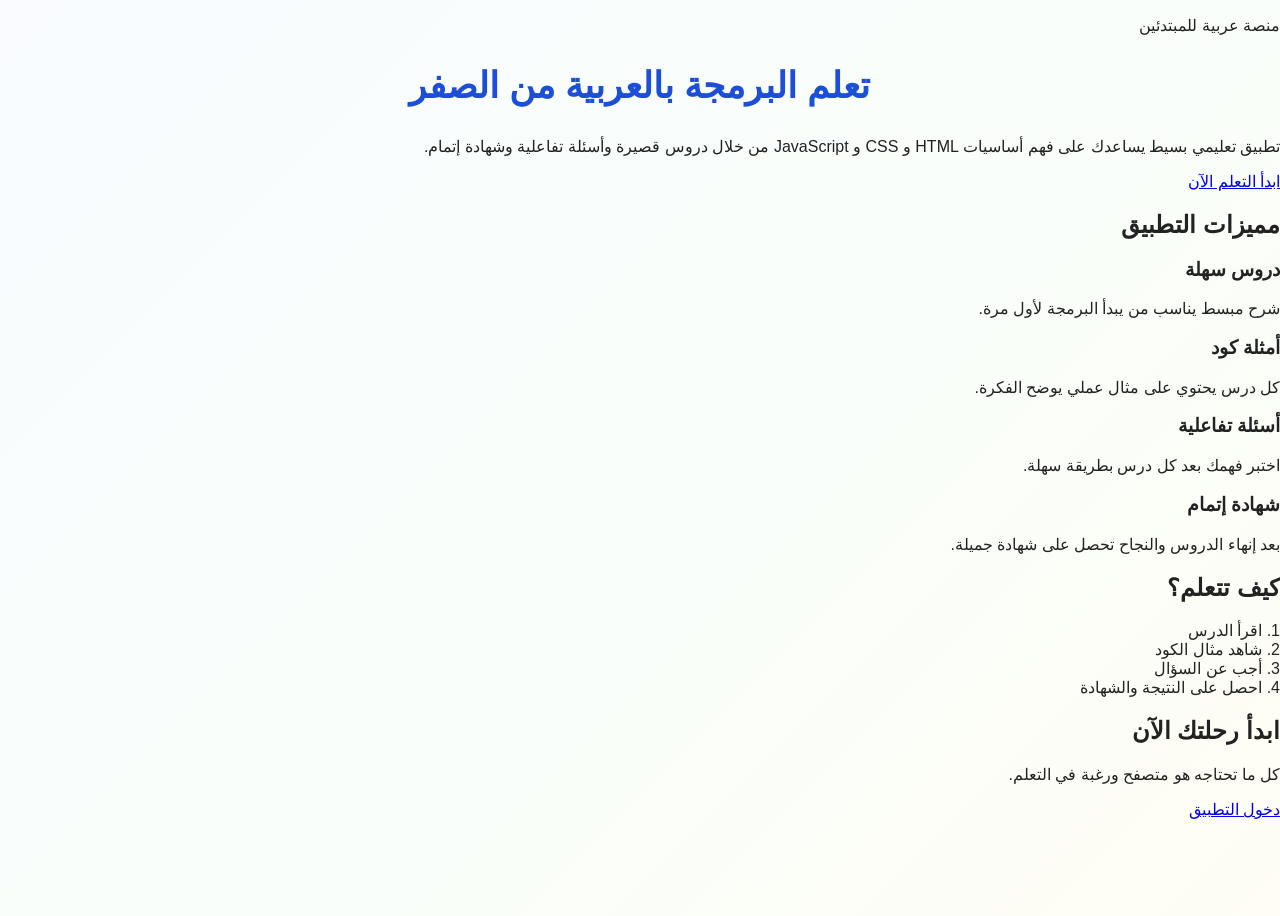
==== index.html @ 7e18f05b "Update index.html" ====
<!DOCTYPE html>
<html lang="ar" dir="rtl">
<head>
  <meta charset="UTF-8">
  <meta name="viewport" content="width=device-width, initial-scale=1.0">
  <title>تعلم البرمجة بالعربية</title>
  <link rel="stylesheet" href="style.css">
</head>
<body>
  <main class="website">
    <section class="hero">
      <div>
        <p class="badge">منصة عربية للمبتدئين</p>
        <h1>تعلم البرمجة بالعربية من الصفر</h1>
        <p class="hero-text">
          تطبيق تعليمي بسيط يساعدك على فهم أساسيات HTML و CSS و JavaScript
          من خلال دروس قصيرة وأسئلة تفاعلية وشهادة إتمام.
        </p>

        <a class="start-link" href="app.html">ابدأ التعلم الآن</a>
      </div>
    </section>

    <section class="features">
      <h2>مميزات التطبيق</h2>

      <div class="features-grid">
        <div class="feature-card">
          <h3>دروس سهلة</h3>
          <p>شرح مبسط يناسب من يبدأ البرمجة لأول مرة.</p>
        </div>

        <div class="feature-card">
          <h3>أمثلة كود</h3>
          <p>كل درس يحتوي على مثال عملي يوضح الفكرة.</p>
        </div>

        <div class="feature-card">
          <h3>أسئلة تفاعلية</h3>
          <p>اختبر فهمك بعد كل درس بطريقة سهلة.</p>
        </div>

        <div class="feature-card">
          <h3>شهادة إتمام</h3>
          <p>بعد إنهاء الدروس والنجاح تحصل على شهادة جميلة.</p>
        </div>
      </div>
    </section>

    <section class="steps">
      <h2>كيف تتعلم؟</h2>

      <div class="steps-list">
        <div>1. اقرأ الدرس</div>
        <div>2. شاهد مثال الكود</div>
        <div>3. أجب عن السؤال</div>
        <div>4. احصل على النتيجة والشهادة</div>
      </div>
    </section>

    <section class="cta">
      <h2>ابدأ رحلتك الآن</h2>
      <p>كل ما تحتاجه هو متصفح ورغبة في التعلم.</p>
      <a class="start-link" href="app.html">دخول التطبيق</a>
    </section>
  </main>
</body>
</html>
---- style.css ----
body {
  margin: 0;
  font-family: Arial, sans-serif;
  background:
    linear-gradient(rgba(255, 255, 255, 0.82), rgba(255, 255, 255, 0.82)),
    linear-gradient(135deg, #dbeafe, #dcfce7, #fef3c7);
  color: #222;
  min-height: 100vh;
}

.app {
  max-width: 850px;
  margin: 30px auto;
  padding: 20px;
}

h1 {
  color: #1d4ed8;
  text-align: center;
  font-size: 36px;
}

.intro {
  text-align: center;
  font-size: 18px;
  color: #374151;
}

.card {
  background-color: white;
  padding: 22px;
  margin: 18px 0;
  border-radius: 14px;
  border: 1px solid #ddd;
  box-shadow: 0 10px 25px rgba(0, 0, 0, 0.08);
}

.card h2 {
  color: #1e40af;
}

.card h3 {
  color: #166534;
}

pre {
  direction: ltr;
  text-align: left;
  background-color: #111827;
  color: #e5e7eb;
  padding: 15px;
  border-radius: 10px;
  overflow-x: auto;
  font-size: 15px;
}

button {
  background-color: #16a34a;
  color: white;
  border: none;
  padding: 12px 18px;
  margin: 6px;
  border-radius: 8px;
  cursor: pointer;
  font-size: 16px;
}

button:hover {
  background-color: #15803d;
}

#result {
  font-weight: bold;
  color: #1d4ed8;
}

.score {
  font-weight: bold;
  font-size: 18px;
}
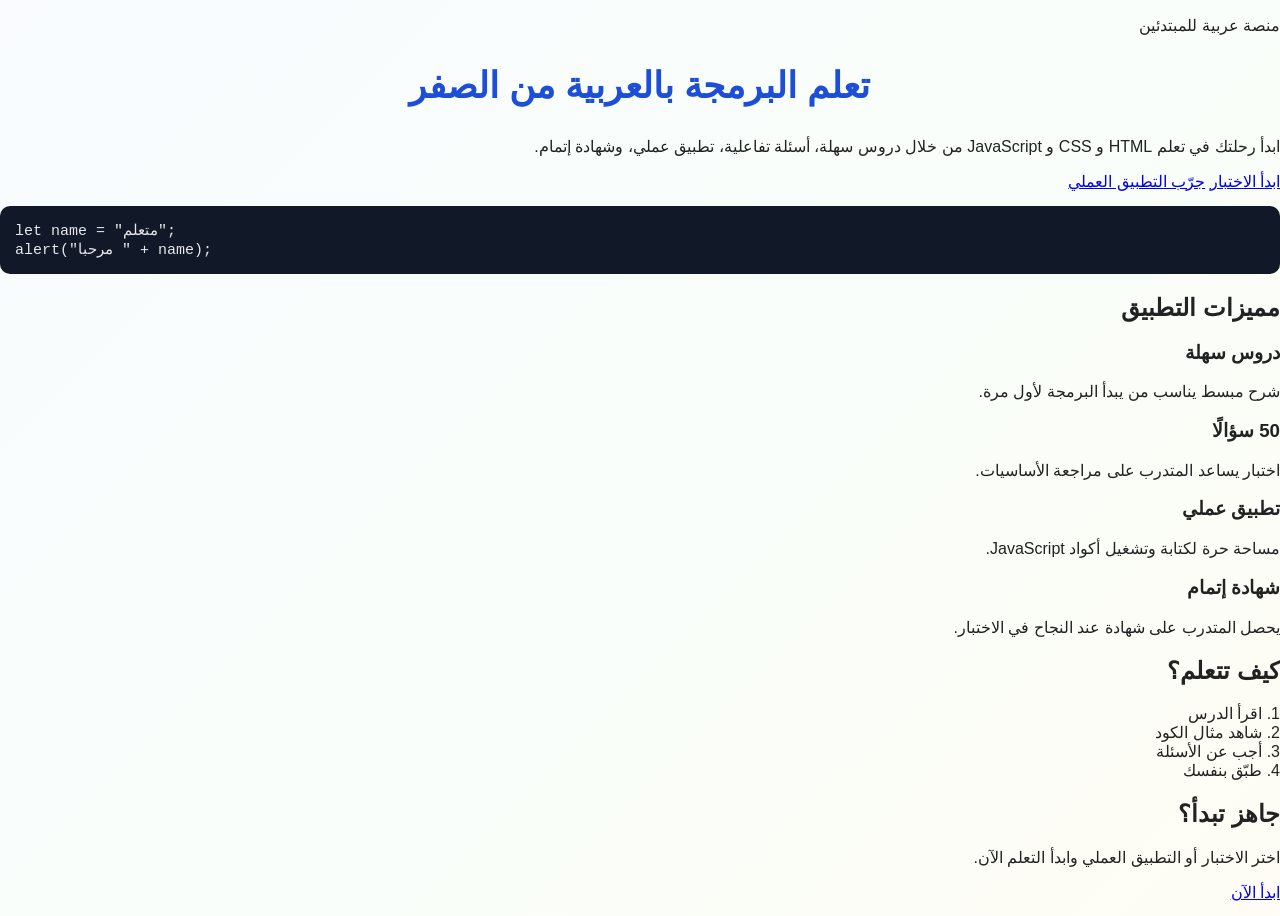
==== commit 4d7eb1fe: "Update index.html" ====
--- a/index.html
+++ b/index.html
@@ -9,15 +9,28 @@
 <body>
   <main class="website">
     <section class="hero">
-      <div>
+      <div class="hero-content">
         <p class="badge">منصة عربية للمبتدئين</p>
         <h1>تعلم البرمجة بالعربية من الصفر</h1>
         <p class="hero-text">
-          تطبيق تعليمي بسيط يساعدك على فهم أساسيات HTML و CSS و JavaScript
-          من خلال دروس قصيرة وأسئلة تفاعلية وشهادة إتمام.
+          ابدأ رحلتك في تعلم HTML و CSS و JavaScript من خلال دروس سهلة،
+          أسئلة تفاعلية، تطبيق عملي، وشهادة إتمام.
         </p>
 
-        <a class="start-link" href="app.html">ابدأ التعلم الآن</a>
+        <div class="hero-actions">
+          <a class="start-link" href="app.html">ابدأ الاختبار</a>
+          <a class="practice-link" href="app.html#practice">جرّب التطبيق العملي</a>
+        </div>
+      </div>
+
+      <div class="code-preview">
+        <div class="code-header">
+          <span></span>
+          <span></span>
+          <span></span>
+        </div>
+        <pre><code>let name = "متعلم";
+alert("مرحبا " + name);</code></pre>
       </div>
     </section>
 
@@ -31,18 +44,18 @@
         </div>
 
         <div class="feature-card">
-          <h3>أمثلة كود</h3>
-          <p>كل درس يحتوي على مثال عملي يوضح الفكرة.</p>
+          <h3>50 سؤالًا</h3>
+          <p>اختبار يساعد المتدرب على مراجعة الأساسيات.</p>
         </div>
 
         <div class="feature-card">
-          <h3>أسئلة تفاعلية</h3>
-          <p>اختبر فهمك بعد كل درس بطريقة سهلة.</p>
+          <h3>تطبيق عملي</h3>
+          <p>مساحة حرة لكتابة وتشغيل أكواد JavaScript.</p>
         </div>
 
         <div class="feature-card">
           <h3>شهادة إتمام</h3>
-          <p>بعد إنهاء الدروس والنجاح تحصل على شهادة جميلة.</p>
+          <p>يحصل المتدرب على شهادة عند النجاح في الاختبار.</p>
         </div>
       </div>
     </section>
@@ -53,15 +66,15 @@
       <div class="steps-list">
         <div>1. اقرأ الدرس</div>
         <div>2. شاهد مثال الكود</div>
-        <div>3. أجب عن السؤال</div>
-        <div>4. احصل على النتيجة والشهادة</div>
+        <div>3. أجب عن الأسئلة</div>
+        <div>4. طبّق بنفسك</div>
       </div>
     </section>
 
     <section class="cta">
-      <h2>ابدأ رحلتك الآن</h2>
-      <p>كل ما تحتاجه هو متصفح ورغبة في التعلم.</p>
-      <a class="start-link" href="app.html">دخول التطبيق</a>
+      <h2>جاهز تبدأ؟</h2>
+      <p>اختر الاختبار أو التطبيق العملي وابدأ التعلم الآن.</p>
+      <a class="start-link" href="app.html">ابدأ الآن</a>
     </section>
   </main>
 </body>
--- a/style.css
+++ b/style.css
@@ -9,7 +9,7 @@
 }
 
 .app {
-  max-width: 850px;
+  max-width: 900px;
   margin: 30px auto;
   padding: 20px;
 }
@@ -41,6 +41,29 @@
 
 .card h3 {
   color: #166534;
+}
+
+.progress {
+  color: #92400e;
+  font-weight: bold;
+}
+
+input,
+textarea {
+  width: 100%;
+  margin-top: 10px;
+  padding: 12px;
+  border: 1px solid #cbd5e1;
+  border-radius: 8px;
+  font-size: 16px;
+  box-sizing: border-box;
+}
+
+textarea {
+  min-height: 170px;
+  direction: ltr;
+  text-align: left;
+  font-family: Consolas, monospace;
 }
 
 pre {
@@ -69,12 +92,132 @@
   background-color: #15803d;
 }
 
+button:disabled {
+  opacity: 0.65;
+  cursor: not-allowed;
+}
+
+.answer-selected {
+  background-color: #1d4ed8;
+}
+
 #result {
   font-weight: bold;
   color: #1d4ed8;
 }
 
-.score {
+.final-result,
+.practice-lab,
+.certificate-section {
+  display: none;
+}
+
+.final-result {
+  text-align: center;
+}
+
+#finalMessage {
+  font-size: 20px;
+  font-weight: bold;
+  color: #166534;
+}
+
+#codeOutput {
+  background-color: #eef2ff;
+  color: #1f2937;
+  min-height: 55px;
+}
+
+.certificate-section {
+  margin-top: 25px;
+  text-align: center;
+}
+
+.certificate {
+  max-width: 850px;
+  margin: 20px auto;
+  padding: 18px;
+  border-radius: 18px;
+  background:
+    linear-gradient(rgba(255, 255, 255, 0.88), rgba(255, 255, 255, 0.88)),
+    linear-gradient(135deg, #fef3c7, #dbeafe, #dcfce7);
+  box-shadow: 0 18px 45px rgba(0, 0, 0, 0.14);
+}
+
+.certificate-border {
+  padding: 45px 30px;
+  border: 6px double #c89b2c;
+  border-radius: 14px;
+  background:
+    radial-gradient(circle at top right, rgba(250, 204, 21, 0.18), transparent 28%),
+    radial-gradient(circle at bottom left, rgba(37, 99, 235, 0.14), transparent 30%),
+    #ffffff;
+}
+
+.certificate-small {
+  color: #92400e;
   font-weight: bold;
   font-size: 18px;
 }
+
+.certificate h2 {
+  margin: 15px 0;
+  color: #1d4ed8;
+  font-size: 42px;
+}
+
+.certificate-text {
+  font-size: 20px;
+  color: #374151;
+  line-height: 1.8;
+}
+
+#certificateName {
+  margin: 20px auto;
+  padding: 12px 20px;
+  max-width: 520px;
+  color: #166534;
+  font-size: 34px;
+  border-bottom: 3px solid #c89b2c;
+}
+
+.certificate-info {
+  display: flex;
+  justify-content: center;
+  gap: 28px;
+  flex-wrap: wrap;
+  margin-top: 25px;
+  font-size: 18px;
+  font-weight: bold;
+  color: #1f2937;
+}
+
+.signature {
+  margin-top: 35px;
+  color: #92400e;
+  font-size: 20px;
+  font-weight: bold;
+}
+
+@media print {
+  body * {
+    visibility: hidden;
+  }
+
+  .certificate-section,
+  .certificate-section * {
+    visibility: visible;
+  }
+
+  .certificate-section {
+    display: block;
+  }
+
+  .certificate-section button {
+    display: none;
+  }
+
+  .certificate {
+    box-shadow: none;
+  }
+}
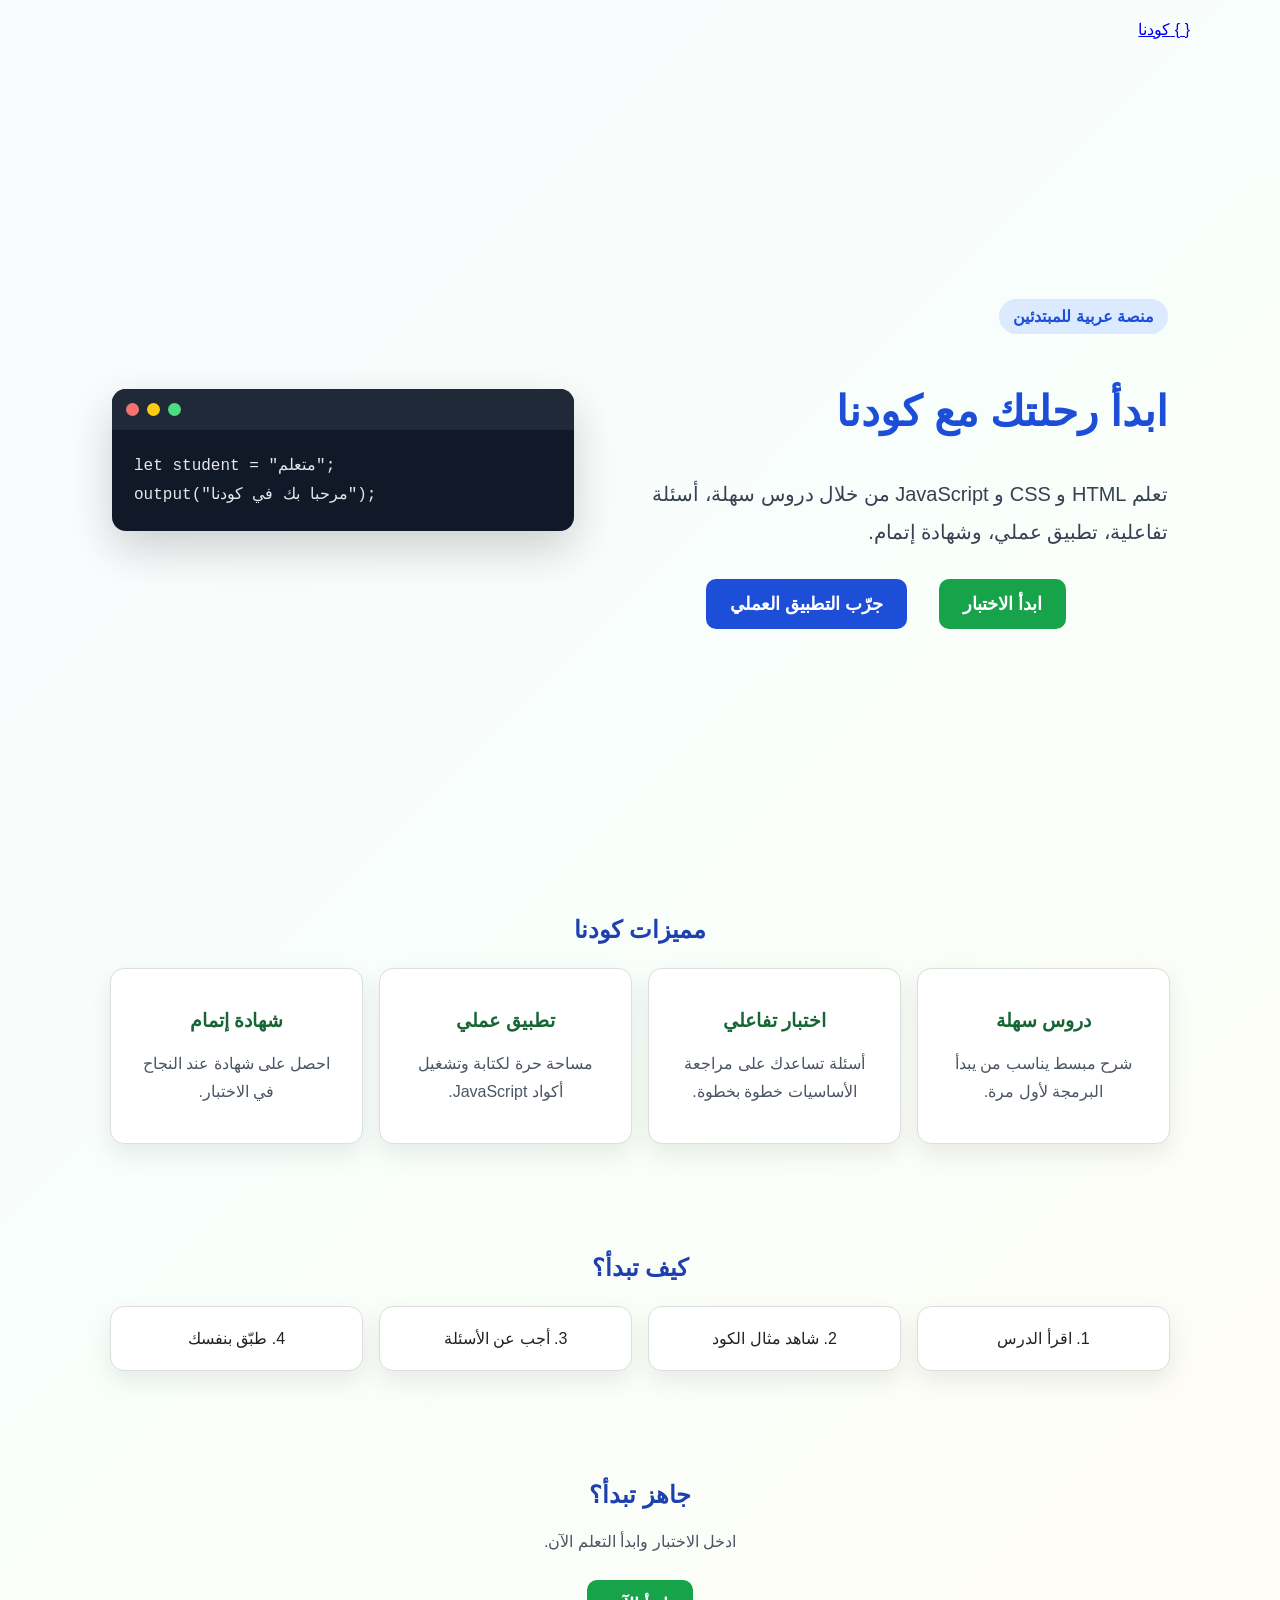
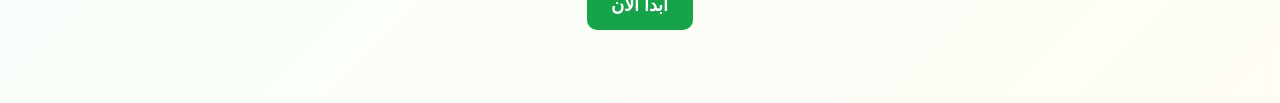
==== commit af40b0bc: "Update index.html" ====
--- a/index.html
+++ b/index.html
@@ -3,66 +3,66 @@
 <head>
   <meta charset="UTF-8">
   <meta name="viewport" content="width=device-width, initial-scale=1.0">
-  <title>تعلم البرمجة بالعربية</title>
+  <title>كودنا | تعلم البرمجة بالعربية</title>
   <link rel="stylesheet" href="style.css">
 </head>
 <body>
   <main class="website">
+    <header class="app-header">
+      <a class="brand" href="index.html">
+        <span class="brand-logo">{ }</span>
+        <span class="brand-text">كودنا</span>
+      </a>
+    </header>
+
     <section class="hero">
       <div class="hero-content">
         <p class="badge">منصة عربية للمبتدئين</p>
-        <h1>تعلم البرمجة بالعربية من الصفر</h1>
+        <h1>ابدأ رحلتك مع كودنا</h1>
         <p class="hero-text">
-          ابدأ رحلتك في تعلم HTML و CSS و JavaScript من خلال دروس سهلة،
-          أسئلة تفاعلية، تطبيق عملي، وشهادة إتمام.
+          تعلم HTML و CSS و JavaScript من خلال دروس سهلة، أسئلة تفاعلية،
+          تطبيق عملي، وشهادة إتمام.
         </p>
 
         <div class="hero-actions">
           <a class="start-link" href="app.html">ابدأ الاختبار</a>
-          <a class="practice-link" href="app.html#practice">جرّب التطبيق العملي</a>
+          <a class="practice-link" href="app.html#practiceLab">جرّب التطبيق العملي</a>
         </div>
       </div>
 
       <div class="code-preview">
         <div class="code-header">
-          <span></span>
-          <span></span>
-          <span></span>
+          <span></span><span></span><span></span>
         </div>
-        <pre><code>let name = "متعلم";
-alert("مرحبا " + name);</code></pre>
+        <pre><code>let student = "متعلم";
+output("مرحبا بك في كودنا");</code></pre>
       </div>
     </section>
 
     <section class="features">
-      <h2>مميزات التطبيق</h2>
-
+      <h2>مميزات كودنا</h2>
       <div class="features-grid">
         <div class="feature-card">
           <h3>دروس سهلة</h3>
           <p>شرح مبسط يناسب من يبدأ البرمجة لأول مرة.</p>
         </div>
-
         <div class="feature-card">
-          <h3>50 سؤالًا</h3>
-          <p>اختبار يساعد المتدرب على مراجعة الأساسيات.</p>
+          <h3>اختبار تفاعلي</h3>
+          <p>أسئلة تساعدك على مراجعة الأساسيات خطوة بخطوة.</p>
         </div>
-
         <div class="feature-card">
           <h3>تطبيق عملي</h3>
           <p>مساحة حرة لكتابة وتشغيل أكواد JavaScript.</p>
         </div>
-
         <div class="feature-card">
           <h3>شهادة إتمام</h3>
-          <p>يحصل المتدرب على شهادة عند النجاح في الاختبار.</p>
+          <p>احصل على شهادة عند النجاح في الاختبار.</p>
         </div>
       </div>
     </section>
 
     <section class="steps">
-      <h2>كيف تتعلم؟</h2>
-
+      <h2>كيف تبدأ؟</h2>
       <div class="steps-list">
         <div>1. اقرأ الدرس</div>
         <div>2. شاهد مثال الكود</div>
@@ -73,7 +73,7 @@
 
     <section class="cta">
       <h2>جاهز تبدأ؟</h2>
-      <p>اختر الاختبار أو التطبيق العملي وابدأ التعلم الآن.</p>
+      <p>ادخل الاختبار وابدأ التعلم الآن.</p>
       <a class="start-link" href="app.html">ابدأ الآن</a>
     </section>
   </main>
--- a/style.css
+++ b/style.css
@@ -2,45 +2,194 @@
   margin: 0;
   font-family: Arial, sans-serif;
   background:
-    linear-gradient(rgba(255, 255, 255, 0.82), rgba(255, 255, 255, 0.82)),
+    linear-gradient(rgba(255,255,255,0.82), rgba(255,255,255,0.82)),
     linear-gradient(135deg, #dbeafe, #dcfce7, #fef3c7);
   color: #222;
   min-height: 100vh;
 }
 
+.website,
 .app {
-  max-width: 900px;
-  margin: 30px auto;
+  max-width: 1100px;
+  margin: 0 auto;
   padding: 20px;
 }
 
-h1 {
+.hero {
+  min-height: 78vh;
+  display: grid;
+  grid-template-columns: 1.1fr 0.9fr;
+  align-items: center;
+  gap: 30px;
+  padding: 70px 22px 40px;
+}
+
+.hero-content {
+  text-align: right;
+}
+
+.badge {
+  display: inline-block;
+  background-color: #dbeafe;
   color: #1d4ed8;
+  padding: 8px 14px;
+  border-radius: 999px;
+  font-weight: bold;
+  margin-bottom: 16px;
+}
+
+.hero h1,
+.app h1 {
+  color: #1d4ed8;
+  font-size: 42px;
+  line-height: 1.3;
+}
+
+.hero-text,
+.intro {
+  font-size: 20px;
+  line-height: 1.9;
+  color: #374151;
+}
+
+.hero-actions {
+  display: flex;
+  gap: 16px;
+  flex-wrap: wrap;
+  justify-content: center;
+}
+
+.start-link,
+.practice-link,
+button {
+  display: inline-block;
+  color: white;
+  text-decoration: none;
+  padding: 14px 24px;
+  margin: 8px;
+  border-radius: 10px;
+  font-size: 18px;
+  font-weight: bold;
+  border: none;
+  cursor: pointer;
+}
+
+.start-link,
+button {
+  background-color: #16a34a;
+}
+
+.practice-link {
+  background-color: #1d4ed8;
+}
+
+.start-link:hover,
+button:hover {
+  background-color: #15803d;
+}
+
+.practice-link:hover {
+  background-color: #1e40af;
+}
+
+.code-preview,
+.app pre {
+  direction: ltr;
+  text-align: left;
+  background-color: #111827;
+  color: #e5e7eb;
+  border-radius: 14px;
+  overflow-x: auto;
+}
+
+.code-preview {
+  box-shadow: 0 18px 45px rgba(0,0,0,0.18);
+}
+
+.code-header {
+  display: flex;
+  gap: 8px;
+  padding: 14px;
+  background-color: #1f2937;
+}
+
+.code-header span {
+  width: 13px;
+  height: 13px;
+  border-radius: 50%;
+  background-color: #f87171;
+}
+
+.code-header span:nth-child(2) {
+  background-color: #facc15;
+}
+
+.code-header span:nth-child(3) {
+  background-color: #4ade80;
+}
+
+.code-preview pre,
+.app pre {
+  margin: 0;
+  padding: 22px;
+  font-size: 16px;
+  line-height: 1.8;
+}
+
+.features,
+.steps,
+.cta {
+  padding: 45px 20px;
   text-align: center;
-  font-size: 36px;
-}
-
-.intro {
-  text-align: center;
-  font-size: 18px;
-  color: #374151;
-}
-
+}
+
+.features h2,
+.steps h2,
+.cta h2,
+.card h2 {
+  color: #1e40af;
+}
+
+.features-grid,
+.steps-list {
+  display: grid;
+  grid-template-columns: repeat(4, 1fr);
+  gap: 16px;
+  margin-top: 24px;
+}
+
+.feature-card,
+.steps-list div,
 .card {
   background-color: white;
   padding: 22px;
-  margin: 18px 0;
   border-radius: 14px;
   border: 1px solid #ddd;
-  box-shadow: 0 10px 25px rgba(0, 0, 0, 0.08);
-}
-
-.card h2 {
-  color: #1e40af;
-}
-
+  box-shadow: 0 10px 25px rgba(0,0,0,0.08);
+}
+
+.feature-card h3,
 .card h3 {
   color: #166534;
+}
+
+.feature-card p,
+.cta p {
+  color: #4b5563;
+  line-height: 1.7;
+}
+
+.app {
+  max-width: 900px;
+}
+
+.app h1,
+.intro {
+  text-align: center;
+}
+
+.card {
+  margin: 18px 0;
 }
 
 .progress {
@@ -66,32 +215,6 @@
   font-family: Consolas, monospace;
 }
 
-pre {
-  direction: ltr;
-  text-align: left;
-  background-color: #111827;
-  color: #e5e7eb;
-  padding: 15px;
-  border-radius: 10px;
-  overflow-x: auto;
-  font-size: 15px;
-}
-
-button {
-  background-color: #16a34a;
-  color: white;
-  border: none;
-  padding: 12px 18px;
-  margin: 6px;
-  border-radius: 8px;
-  cursor: pointer;
-  font-size: 16px;
-}
-
-button:hover {
-  background-color: #15803d;
-}
-
 button:disabled {
   opacity: 0.65;
   cursor: not-allowed;
@@ -112,7 +235,8 @@
   display: none;
 }
 
-.final-result {
+.final-result,
+.certificate-section {
   text-align: center;
 }
 
@@ -126,11 +250,6 @@
   background-color: #eef2ff;
   color: #1f2937;
   min-height: 55px;
-}
-
-.certificate-section {
-  margin-top: 25px;
-  text-align: center;
 }
 
 .certificate {
@@ -138,38 +257,26 @@
   margin: 20px auto;
   padding: 18px;
   border-radius: 18px;
-  background:
-    linear-gradient(rgba(255, 255, 255, 0.88), rgba(255, 255, 255, 0.88)),
-    linear-gradient(135deg, #fef3c7, #dbeafe, #dcfce7);
-  box-shadow: 0 18px 45px rgba(0, 0, 0, 0.14);
+  background: linear-gradient(135deg, #fef3c7, #dbeafe, #dcfce7);
+  box-shadow: 0 18px 45px rgba(0,0,0,0.14);
 }
 
 .certificate-border {
   padding: 45px 30px;
   border: 6px double #c89b2c;
   border-radius: 14px;
-  background:
-    radial-gradient(circle at top right, rgba(250, 204, 21, 0.18), transparent 28%),
-    radial-gradient(circle at bottom left, rgba(37, 99, 235, 0.14), transparent 30%),
-    #ffffff;
-}
-
-.certificate-small {
+  background: white;
+}
+
+.certificate-small,
+.signature {
   color: #92400e;
   font-weight: bold;
-  font-size: 18px;
 }
 
 .certificate h2 {
-  margin: 15px 0;
   color: #1d4ed8;
   font-size: 42px;
-}
-
-.certificate-text {
-  font-size: 20px;
-  color: #374151;
-  line-height: 1.8;
 }
 
 #certificateName {
@@ -187,16 +294,32 @@
   gap: 28px;
   flex-wrap: wrap;
   margin-top: 25px;
-  font-size: 18px;
-  font-weight: bold;
-  color: #1f2937;
-}
-
-.signature {
-  margin-top: 35px;
-  color: #92400e;
-  font-size: 20px;
-  font-weight: bold;
+  font-weight: bold;
+}
+
+@media (max-width: 850px) {
+  .hero {
+    grid-template-columns: 1fr;
+    text-align: center;
+  }
+
+  .hero-content {
+    text-align: center;
+  }
+
+  .hero-actions {
+    justify-content: center;
+  }
+
+  .hero h1,
+  .app h1 {
+    font-size: 34px;
+  }
+
+  .features-grid,
+  .steps-list {
+    grid-template-columns: 1fr;
+  }
 }
 
 @media print {
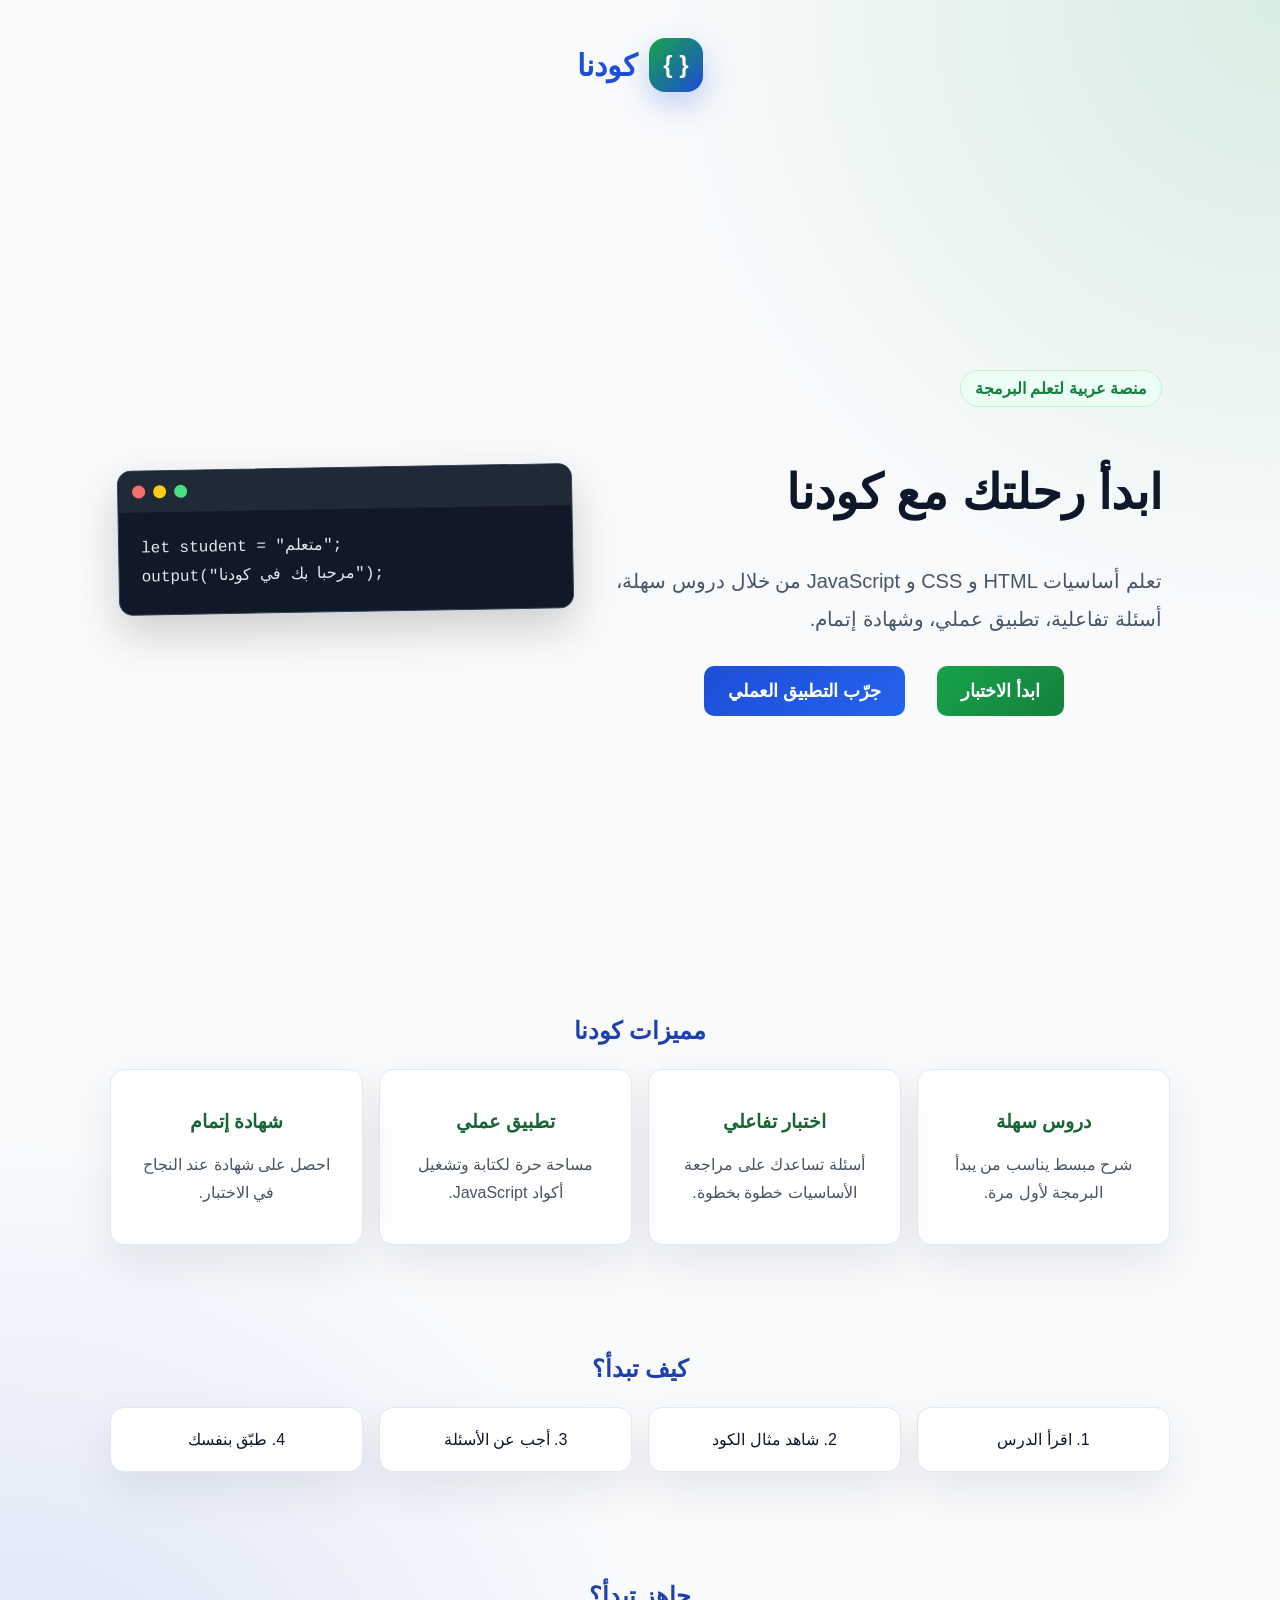
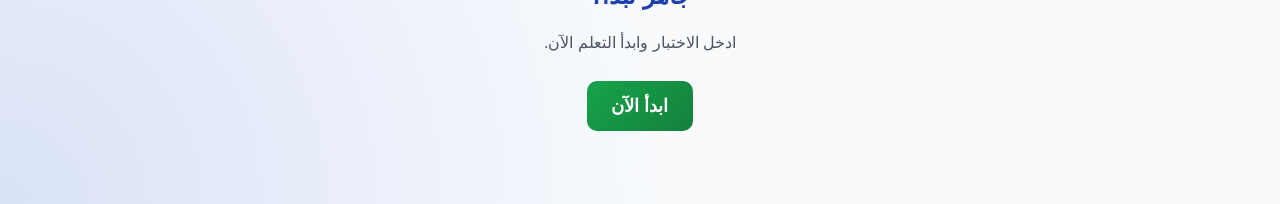
==== commit 72a66202: "Update Arabic text in index.html for clarity" ====
--- a/index.html
+++ b/index.html
@@ -17,11 +17,11 @@
 
     <section class="hero">
       <div class="hero-content">
-        <p class="badge">منصة عربية للمبتدئين</p>
+        <p class="badge">منصة عربية لتعلم البرمجة</p>
         <h1>ابدأ رحلتك مع كودنا</h1>
         <p class="hero-text">
-          تعلم HTML و CSS و JavaScript من خلال دروس سهلة، أسئلة تفاعلية،
-          تطبيق عملي، وشهادة إتمام.
+          تعلم أساسيات HTML و CSS و JavaScript من خلال دروس سهلة،
+          أسئلة تفاعلية، تطبيق عملي، وشهادة إتمام.
         </p>
 
         <div class="hero-actions">
@@ -32,7 +32,9 @@
 
       <div class="code-preview">
         <div class="code-header">
-          <span></span><span></span><span></span>
+          <span></span>
+          <span></span>
+          <span></span>
         </div>
         <pre><code>let student = "متعلم";
 output("مرحبا بك في كودنا");</code></pre>
@@ -41,19 +43,23 @@
 
     <section class="features">
       <h2>مميزات كودنا</h2>
+
       <div class="features-grid">
         <div class="feature-card">
           <h3>دروس سهلة</h3>
           <p>شرح مبسط يناسب من يبدأ البرمجة لأول مرة.</p>
         </div>
+
         <div class="feature-card">
           <h3>اختبار تفاعلي</h3>
           <p>أسئلة تساعدك على مراجعة الأساسيات خطوة بخطوة.</p>
         </div>
+
         <div class="feature-card">
           <h3>تطبيق عملي</h3>
           <p>مساحة حرة لكتابة وتشغيل أكواد JavaScript.</p>
         </div>
+
         <div class="feature-card">
           <h3>شهادة إتمام</h3>
           <p>احصل على شهادة عند النجاح في الاختبار.</p>
@@ -63,6 +69,7 @@
 
     <section class="steps">
       <h2>كيف تبدأ؟</h2>
+
       <div class="steps-list">
         <div>1. اقرأ الدرس</div>
         <div>2. شاهد مثال الكود</div>
--- a/style.css
+++ b/style.css
@@ -2,9 +2,10 @@
   margin: 0;
   font-family: Arial, sans-serif;
   background:
-    linear-gradient(rgba(255,255,255,0.82), rgba(255,255,255,0.82)),
-    linear-gradient(135deg, #dbeafe, #dcfce7, #fef3c7);
-  color: #222;
+    radial-gradient(circle at top right, rgba(22, 163, 74, 0.14), transparent 28%),
+    radial-gradient(circle at bottom left, rgba(29, 78, 216, 0.14), transparent 30%),
+    #f8fafc;
+  color: #0f172a;
   min-height: 100vh;
 }
 
@@ -15,13 +16,46 @@
   padding: 20px;
 }
 
+.app-header {
+  display: flex;
+  justify-content: center;
+  padding: 18px 0 8px;
+}
+
+.brand {
+  display: inline-flex;
+  align-items: center;
+  gap: 12px;
+  color: #0f172a;
+  text-decoration: none;
+  font-weight: bold;
+}
+
+.brand-logo {
+  width: 54px;
+  height: 54px;
+  display: inline-flex;
+  align-items: center;
+  justify-content: center;
+  background: linear-gradient(135deg, #16a34a, #1d4ed8);
+  color: white;
+  border-radius: 16px;
+  font-size: 24px;
+  box-shadow: 0 12px 30px rgba(29, 78, 216, 0.25);
+}
+
+.brand-text {
+  font-size: 30px;
+  color: #1d4ed8;
+}
+
 .hero {
-  min-height: 78vh;
+  min-height: 82vh;
   display: grid;
   grid-template-columns: 1.1fr 0.9fr;
   align-items: center;
-  gap: 30px;
-  padding: 70px 22px 40px;
+  gap: 34px;
+  padding: 70px 28px 44px;
 }
 
 .hero-content {
@@ -30,8 +64,9 @@
 
 .badge {
   display: inline-block;
-  background-color: #dbeafe;
-  color: #1d4ed8;
+  background-color: #ecfdf5;
+  color: #15803d;
+  border: 1px solid #bbf7d0;
   padding: 8px 14px;
   border-radius: 999px;
   font-weight: bold;
@@ -40,19 +75,20 @@
 
 .hero h1,
 .app h1 {
-  color: #1d4ed8;
-  font-size: 42px;
-  line-height: 1.3;
+  color: #0f172a;
+  font-size: 48px;
+  line-height: 1.25;
 }
 
 .hero-text,
 .intro {
   font-size: 20px;
   line-height: 1.9;
-  color: #374151;
-}
-
-.hero-actions {
+  color: #475569;
+}
+
+.hero-actions,
+.quiz-buttons {
   display: flex;
   gap: 16px;
   flex-wrap: wrap;
@@ -61,6 +97,7 @@
 
 .start-link,
 .practice-link,
+.home-link,
 button {
   display: inline-block;
   color: white;
@@ -76,20 +113,25 @@
 
 .start-link,
 button {
-  background-color: #16a34a;
-}
-
-.practice-link {
-  background-color: #1d4ed8;
-}
-
-.start-link:hover,
-button:hover {
-  background-color: #15803d;
-}
-
-.practice-link:hover {
-  background-color: #1e40af;
+  background: linear-gradient(135deg, #16a34a, #15803d);
+}
+
+.practice-link,
+.home-link {
+  background: linear-gradient(135deg, #1d4ed8, #2563eb);
+}
+
+#prevButton {
+  background: #64748b;
+}
+
+#clearAnswerButton {
+  background: #dc2626;
+}
+
+button:disabled {
+  opacity: 0.65;
+  cursor: not-allowed;
 }
 
 .code-preview,
@@ -103,7 +145,9 @@
 }
 
 .code-preview {
+  border: 1px solid #334155;
   box-shadow: 0 18px 45px rgba(0,0,0,0.18);
+  transform: rotate(-1deg);
 }
 
 .code-header {
@@ -164,8 +208,8 @@
   background-color: white;
   padding: 22px;
   border-radius: 14px;
-  border: 1px solid #ddd;
-  box-shadow: 0 10px 25px rgba(0,0,0,0.08);
+  border: 1px solid #e2e8f0;
+  box-shadow: 0 18px 45px rgba(15, 23, 42, 0.08);
 }
 
 .feature-card h3,
@@ -215,13 +259,8 @@
   font-family: Consolas, monospace;
 }
 
-button:disabled {
-  opacity: 0.65;
-  cursor: not-allowed;
-}
-
 .answer-selected {
-  background-color: #1d4ed8;
+  background: linear-gradient(135deg, #1d4ed8, #2563eb);
 }
 
 #result {
@@ -307,10 +346,6 @@
     text-align: center;
   }
 
-  .hero-actions {
-    justify-content: center;
-  }
-
   .hero h1,
   .app h1 {
     font-size: 34px;
@@ -336,7 +371,8 @@
     display: block;
   }
 
-  .certificate-section button {
+  .certificate-section button,
+  .certificate-section .home-link {
     display: none;
   }
 
